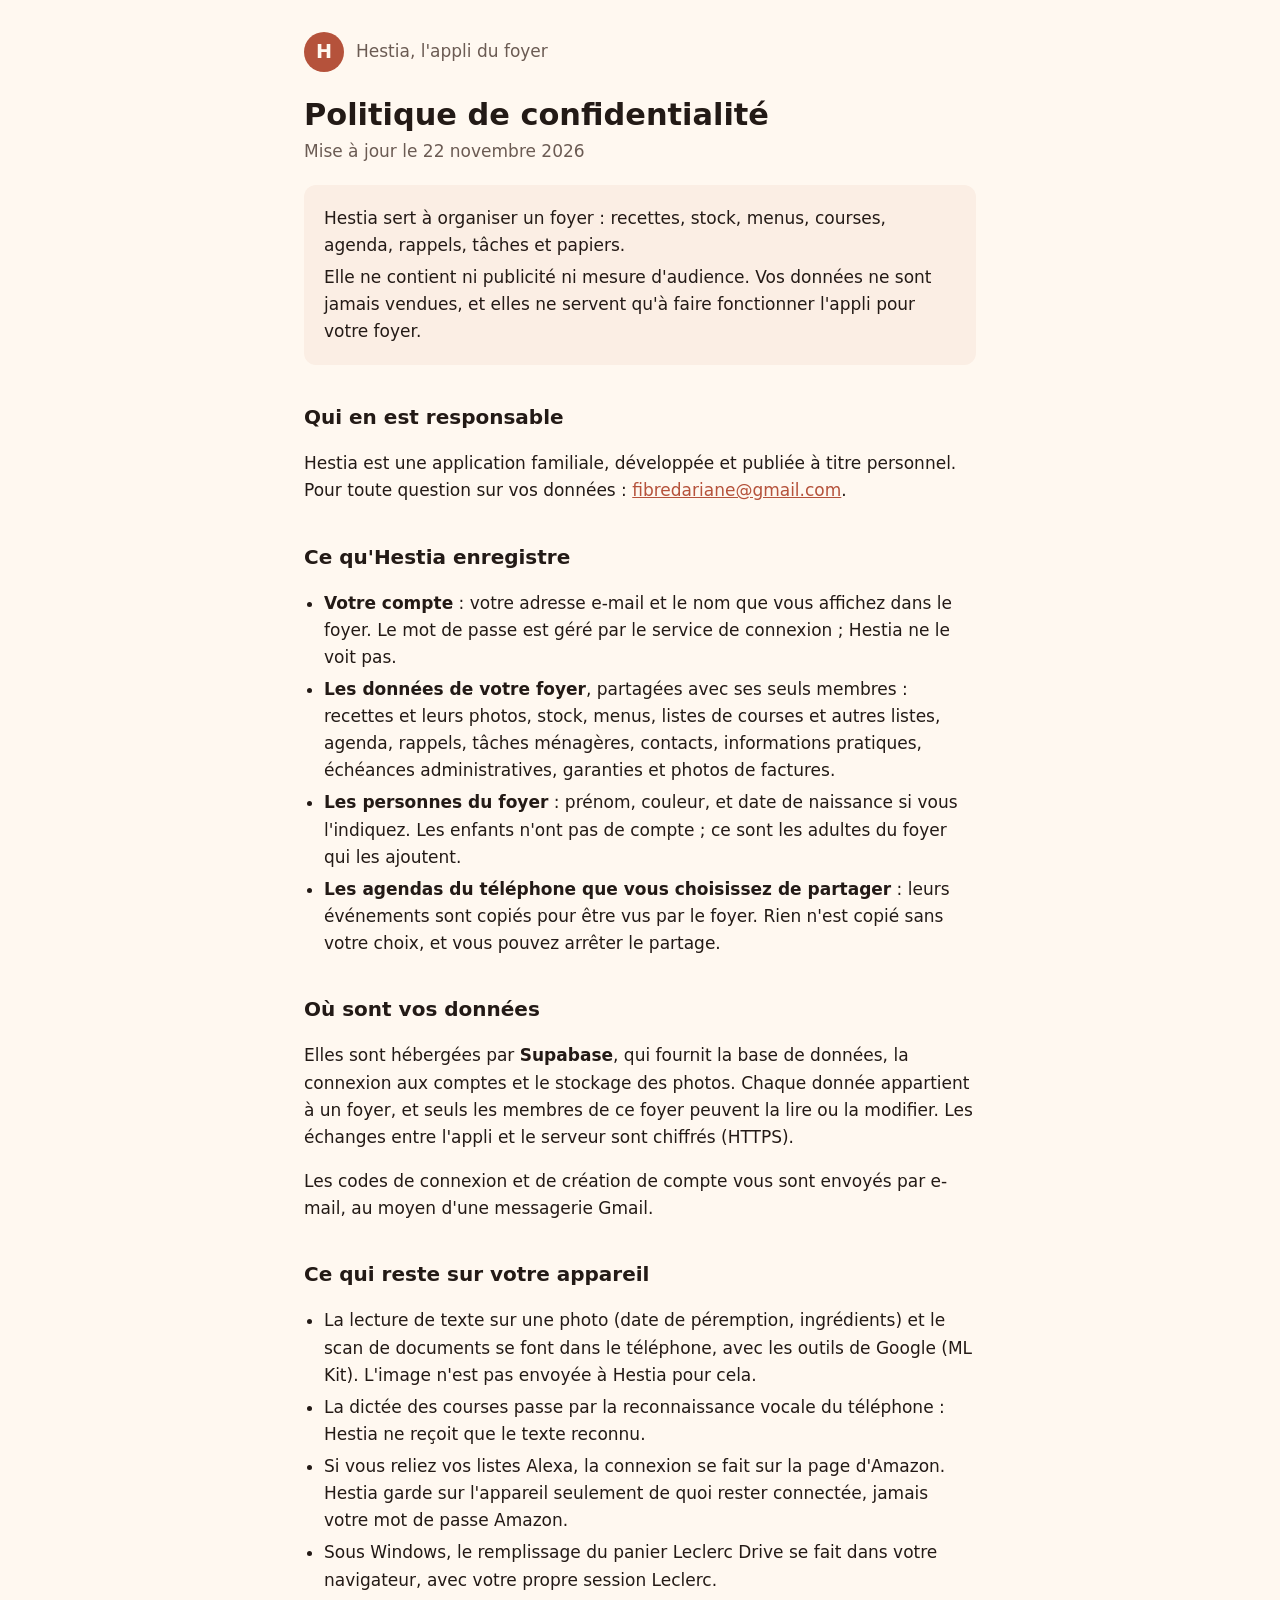
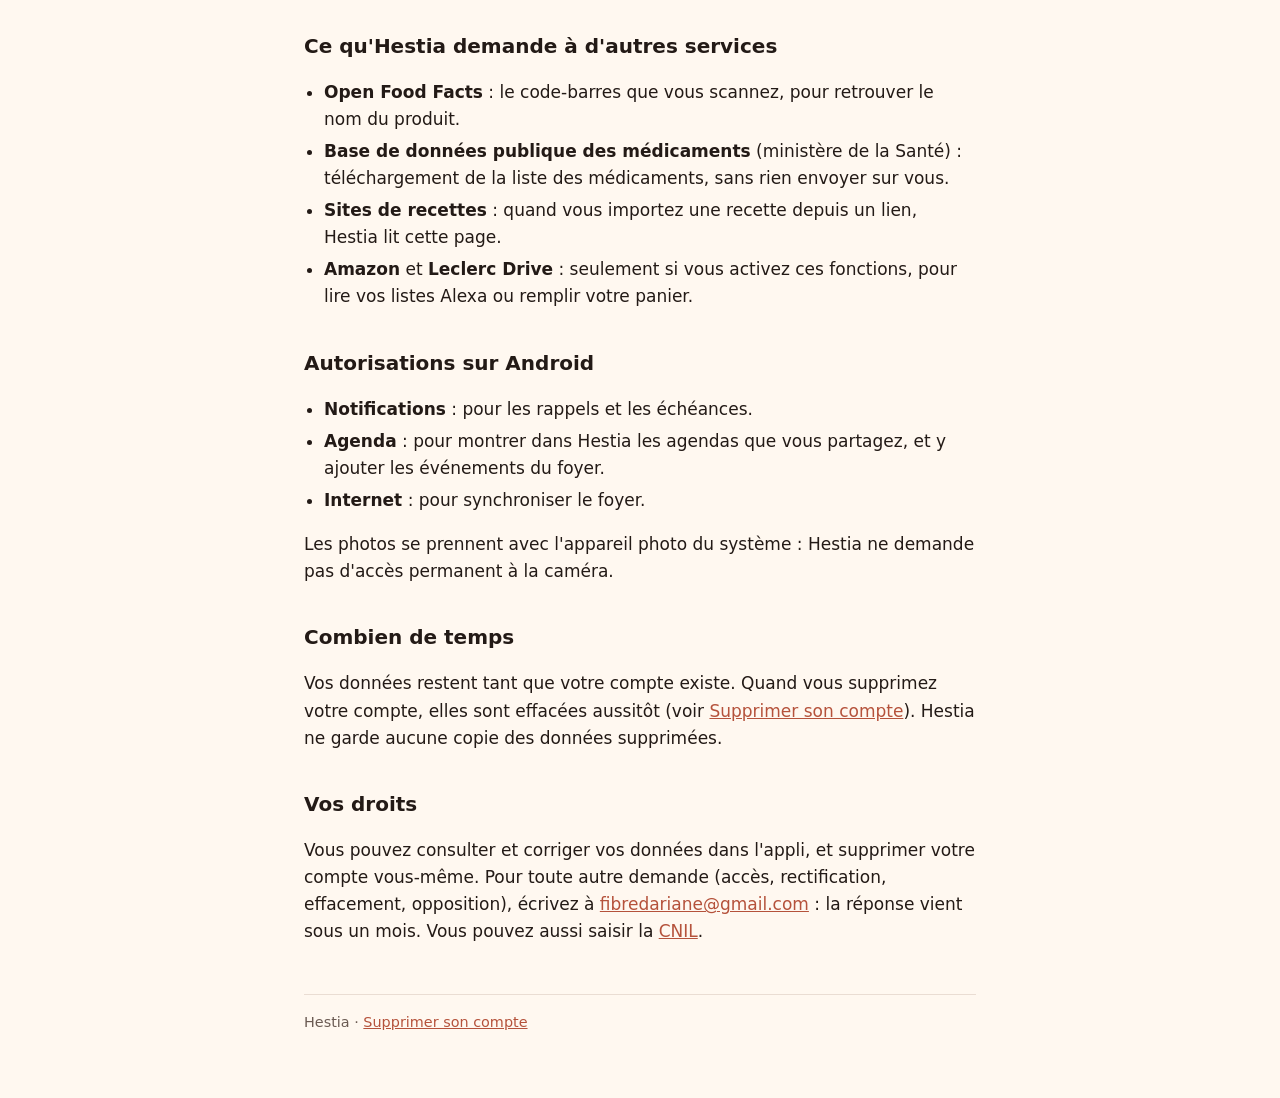
==== hestia/confidentialite/index.html @ 814abf55 "Hestia : pages publiques de confidentialité et de suppression du compte Site statique pour GitHub Pa" ====
<!doctype html>
<html lang="fr">
<head>
<meta charset="utf-8">
<meta name="viewport" content="width=device-width, initial-scale=1">
<title>Hestia : confidentialité</title>
<meta name="description" content="Politique de confidentialité de l'application Hestia.">
<link rel="stylesheet" href="../../style.css">
</head>
<body>
<main>
<header class="appli"><div class="pastille">H</div><span>Hestia, l'appli du foyer</span></header>

<h1>Politique de confidentialité</h1>
<p class="date">Mise à jour le 22 novembre 2026</p>

<div class="encart">
    <p>Hestia sert à organiser un foyer : recettes, stock, menus, courses, agenda, rappels, tâches et papiers.</p>
    <p>Elle ne contient ni publicité ni mesure d'audience. Vos données ne sont jamais vendues, et elles ne
    servent qu'à faire fonctionner l'appli pour votre foyer.</p>
</div>

<h2>Qui en est responsable</h2>
<p>Hestia est une application familiale, développée et publiée à titre personnel. Pour toute question sur vos
données : <a href="mailto:fibredariane@gmail.com">fibredariane@gmail.com</a>.</p>

<h2>Ce qu'Hestia enregistre</h2>
<ul>
    <li><strong>Votre compte</strong> : votre adresse e-mail et le nom que vous affichez dans le foyer. Le mot de
    passe est géré par le service de connexion ; Hestia ne le voit pas.</li>
    <li><strong>Les données de votre foyer</strong>, partagées avec ses seuls membres : recettes et leurs
    photos, stock, menus, listes de courses et autres listes, agenda, rappels, tâches ménagères, contacts,
    informations pratiques, échéances administratives, garanties et photos de factures.</li>
    <li><strong>Les personnes du foyer</strong> : prénom, couleur, et date de naissance si vous l'indiquez.
    Les enfants n'ont pas de compte ; ce sont les adultes du foyer qui les ajoutent.</li>
    <li><strong>Les agendas du téléphone que vous choisissez de partager</strong> : leurs événements sont copiés
    pour être vus par le foyer. Rien n'est copié sans votre choix, et vous pouvez arrêter le partage.</li>
</ul>

<h2>Où sont vos données</h2>
<p>Elles sont hébergées par <strong>Supabase</strong>, qui fournit la base de données, la connexion aux comptes
et le stockage des photos. Chaque donnée appartient à un foyer, et seuls les membres de ce foyer peuvent la
lire ou la modifier. Les échanges entre l'appli et le serveur sont chiffrés (HTTPS).</p>
<p>Les codes de connexion et de création de compte vous sont envoyés par e-mail, au moyen d'une messagerie
Gmail.</p>

<h2>Ce qui reste sur votre appareil</h2>
<ul>
    <li>La lecture de texte sur une photo (date de péremption, ingrédients) et le scan de documents se font
    dans le téléphone, avec les outils de Google (ML Kit). L'image n'est pas envoyée à Hestia pour cela.</li>
    <li>La dictée des courses passe par la reconnaissance vocale du téléphone : Hestia ne reçoit que le texte
    reconnu.</li>
    <li>Si vous reliez vos listes Alexa, la connexion se fait sur la page d'Amazon. Hestia garde sur l'appareil
    seulement de quoi rester connectée, jamais votre mot de passe Amazon.</li>
    <li>Sous Windows, le remplissage du panier Leclerc Drive se fait dans votre navigateur, avec votre propre
    session Leclerc.</li>
</ul>

<h2>Ce qu'Hestia demande à d'autres services</h2>
<ul>
    <li><strong>Open Food Facts</strong> : le code-barres que vous scannez, pour retrouver le nom du produit.</li>
    <li><strong>Base de données publique des médicaments</strong> (ministère de la Santé) : téléchargement de
    la liste des médicaments, sans rien envoyer sur vous.</li>
    <li><strong>Sites de recettes</strong> : quand vous importez une recette depuis un lien, Hestia lit cette
    page.</li>
    <li><strong>Amazon</strong> et <strong>Leclerc Drive</strong> : seulement si vous activez ces fonctions,
    pour lire vos listes Alexa ou remplir votre panier.</li>
</ul>

<h2>Autorisations sur Android</h2>
<ul>
    <li><strong>Notifications</strong> : pour les rappels et les échéances.</li>
    <li><strong>Agenda</strong> : pour montrer dans Hestia les agendas que vous partagez, et y ajouter les
    événements du foyer.</li>
    <li><strong>Internet</strong> : pour synchroniser le foyer.</li>
</ul>
<p>Les photos se prennent avec l'appareil photo du système : Hestia ne demande pas d'accès permanent à la caméra.</p>

<h2>Combien de temps</h2>
<p>Vos données restent tant que votre compte existe. Quand vous supprimez votre compte, elles sont effacées
aussitôt (voir <a href="../suppression-compte/">Supprimer son compte</a>). Hestia ne garde aucune copie des
données supprimées.</p>

<h2>Vos droits</h2>
<p>Vous pouvez consulter et corriger vos données dans l'appli, et supprimer votre compte vous-même. Pour toute
autre demande (accès, rectification, effacement, opposition), écrivez à
<a href="mailto:fibredariane@gmail.com">fibredariane@gmail.com</a> : la réponse vient sous un mois. Vous pouvez aussi
saisir la <a href="https://www.cnil.fr/fr/plaintes">CNIL</a>.</p>

<footer>Hestia · <a href="../suppression-compte/">Supprimer son compte</a></footer>
</main>
</body>
</html>
---- style.css ----
/* Pages publiques des applis GAIA. Couleurs d'Hestia : neutres chauds, terre cuite. */
:root {
    --fond: #FFF8F0;
    --carte: #FFFFFF;
    --texte: #231A16;
    --doux: #6B5B53;
    --accent: #B5523B;
    --trait: #EADDD3;
    --encart: #FBEEE4;
    color-scheme: light;
}
@media (prefers-color-scheme: dark) {
    :root {
        --fond: #1E1A17;
        --carte: #282220;
        --texte: #EDE0DA;
        --doux: #BFAFA6;
        --accent: #FFB4A1;
        --trait: #3D3431;
        --encart: #342A26;
        color-scheme: dark;
    }
}

* { box-sizing: border-box; }

body {
    margin: 0;
    background: var(--fond);
    color: var(--texte);
    font: 17px/1.6 system-ui, -apple-system, "Segoe UI", Roboto, sans-serif;
}

main {
    max-width: 44rem;
    margin: 0 auto;
    padding: 2rem 16px 4rem;
}

header.appli {
    display: flex;
    align-items: center;
    gap: .75rem;
    margin-bottom: 1.5rem;
}
header.appli .pastille {
    width: 2.5rem; height: 2.5rem;
    border-radius: 50%;
    background: var(--accent);
    color: var(--fond);
    display: grid; place-items: center;
    font-weight: 700; font-size: 1.2rem;
}
header.appli span { color: var(--doux); }

h1 { font-size: 1.9rem; line-height: 1.25; margin: 0 0 .25rem; }
h2 { font-size: 1.25rem; margin: 2.25rem 0 .5rem; }
p.date { color: var(--doux); margin-top: 0; }

a { color: var(--accent); }

ul, ol { padding-left: 1.25rem; }
li { margin: .3rem 0; }

.encart {
    background: var(--encart);
    border-radius: 12px;
    padding: 1rem 1.25rem;
    margin: 1.25rem 0;
}
.encart p { margin: .25rem 0; }

.cartes { list-style: none; padding: 0; }
.cartes li {
    background: var(--carte);
    border: 1px solid var(--trait);
    border-radius: 12px;
    padding: 1rem 1.25rem;
    margin: .75rem 0;
}
.cartes li strong { display: block; }

footer {
    margin-top: 3rem;
    padding-top: 1rem;
    border-top: 1px solid var(--trait);
    color: var(--doux);
    font-size: .9rem;
}
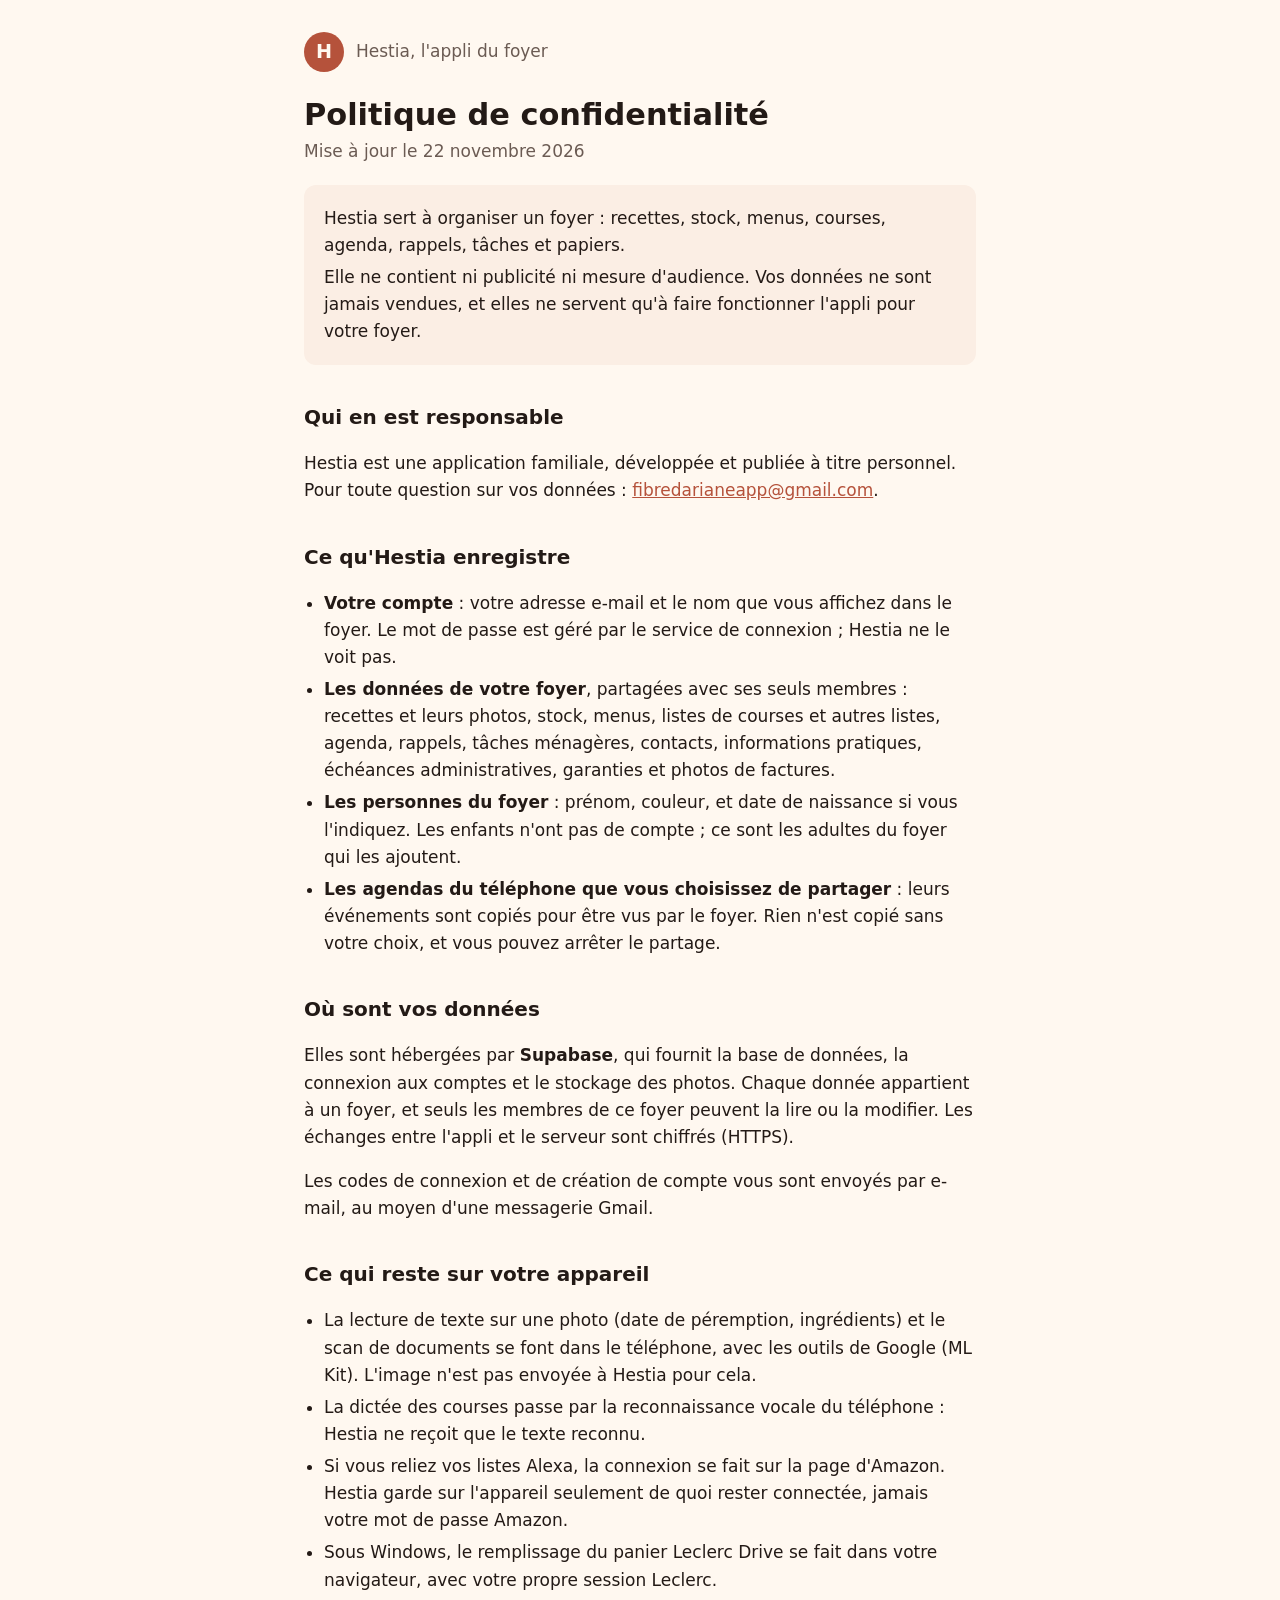
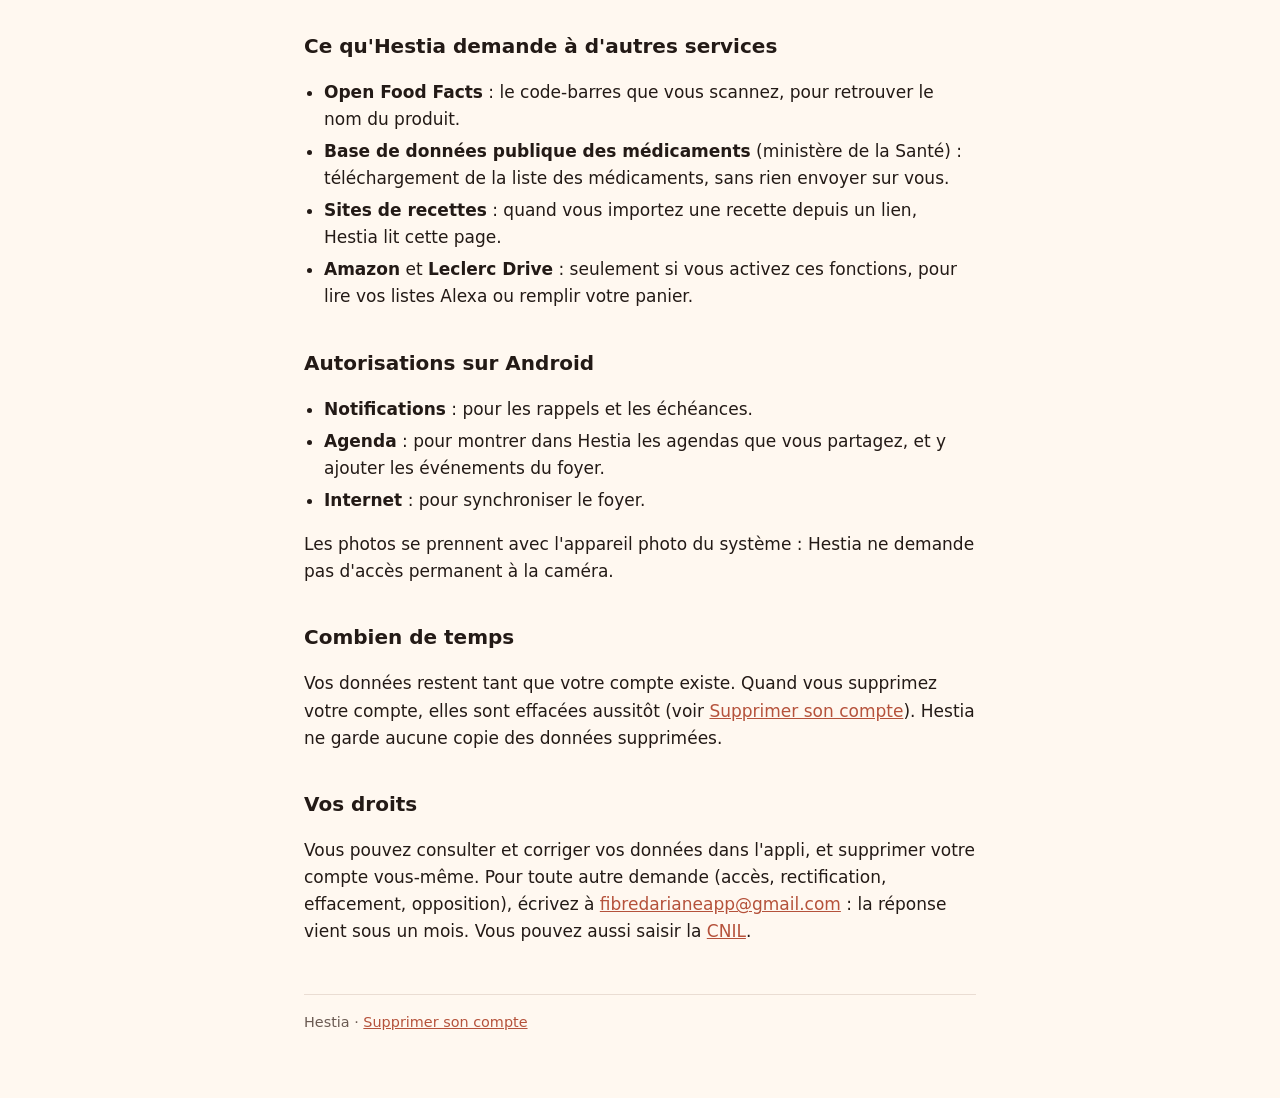
==== commit 42544ee7: "Hestia : contact par l'adresse réservée aux applis Co-Authored-By: Claude Opus 5.5 <noreply@anthropi" ====
--- a/hestia/confidentialite/index.html
+++ b/hestia/confidentialite/index.html
@@ -22,7 +22,7 @@
 
 <h2>Qui en est responsable</h2>
 <p>Hestia est une application familiale, développée et publiée à titre personnel. Pour toute question sur vos
-données : <a href="mailto:fibredariane@gmail.com">fibredariane@gmail.com</a>.</p>
+données : <a href="mailto:fibredarianeapp@gmail.com">fibredarianeapp@gmail.com</a>.</p>
 
 <h2>Ce qu'Hestia enregistre</h2>
 <ul>
@@ -84,7 +84,7 @@
 <h2>Vos droits</h2>
 <p>Vous pouvez consulter et corriger vos données dans l'appli, et supprimer votre compte vous-même. Pour toute
 autre demande (accès, rectification, effacement, opposition), écrivez à
-<a href="mailto:fibredariane@gmail.com">fibredariane@gmail.com</a> : la réponse vient sous un mois. Vous pouvez aussi
+<a href="mailto:fibredarianeapp@gmail.com">fibredarianeapp@gmail.com</a> : la réponse vient sous un mois. Vous pouvez aussi
 saisir la <a href="https://www.cnil.fr/fr/plaintes">CNIL</a>.</p>
 
 <footer>Hestia · <a href="../suppression-compte/">Supprimer son compte</a></footer>
